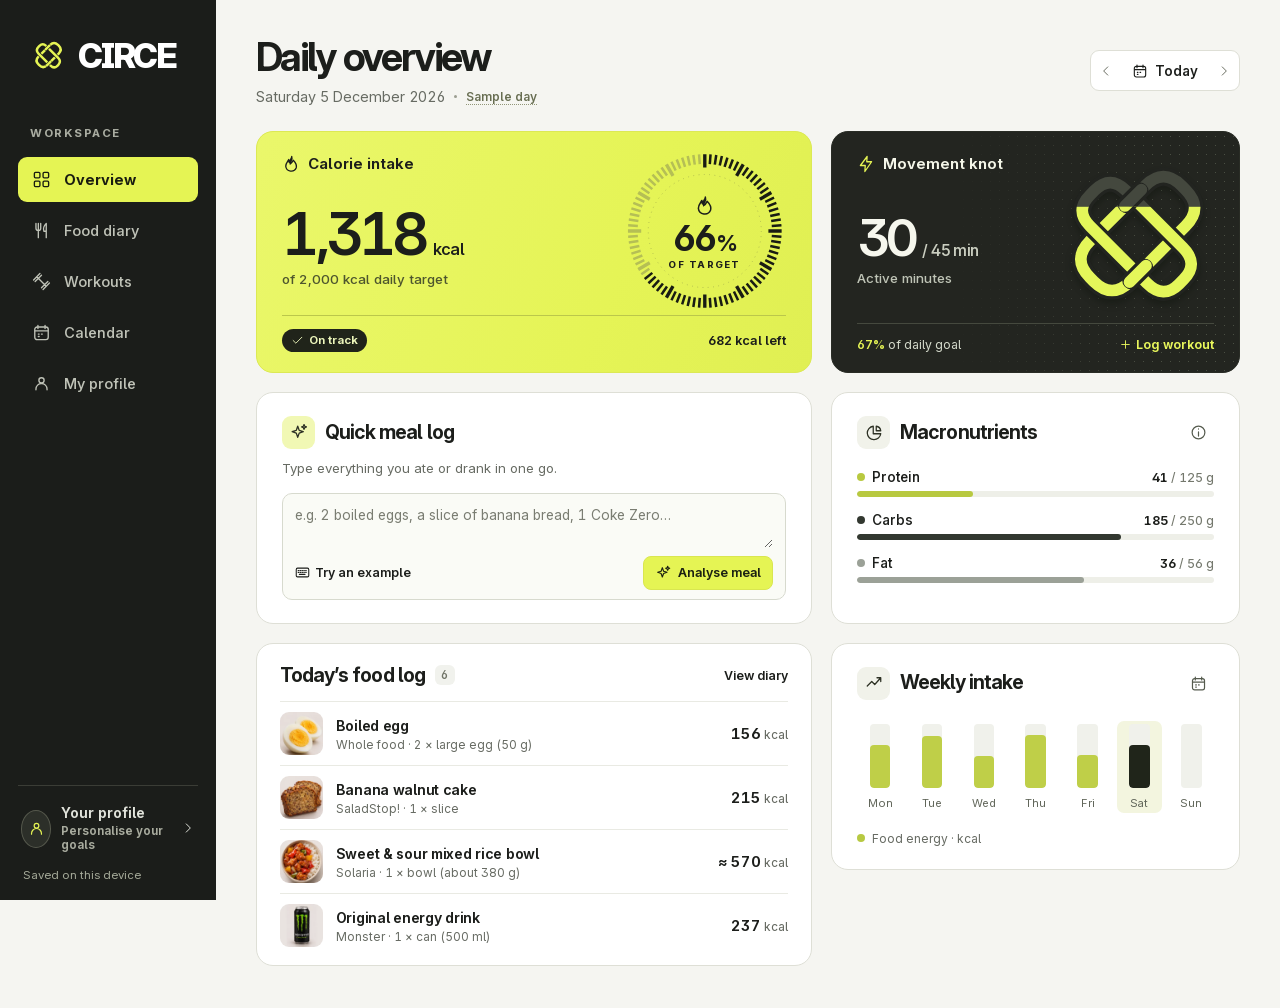
==== public/circe.html @ f51d9c7b "Build CIRCE nutrition and movement tracker" ====
<!doctype html>
<html lang="en-GB"><head><meta charset="utf-8"><meta name="viewport" content="width=device-width,initial-scale=1,viewport-fit=cover"><meta name="theme-color" content="#1b1c1a"><meta name="description" content="CIRCE brings your food, workouts and daily goals into one personal tracker."><title>CIRCE · Daily overview</title><link rel="icon" type="image/svg+xml" href="favicon.svg"><link rel="stylesheet" href="style.css"><script src="foods.js" defer></script><script src="icons.js" defer></script><script src="engine.js" defer></script><script src="app.js" defer></script></head>
<body><a class="skip" href="#main">Skip to content</a><div id="app"></div><dialog id="dialog"><div id="dialog-content"></div></dialog><div class="toast" role="status" aria-live="polite"></div><noscript>Enable JavaScript to use your CIRCE food and workout tracker.</noscript></body></html>
---- public/style.css ----
@font-face{font-family:Inter;src:url("assets/inter.woff2") format("woff2");font-weight:100 900;font-display:swap}
:root{font-family:Inter,Arial,sans-serif;font-size:16px;--bg:#f5f5f1;--ink:#1c1e1b;--muted:#676b63;--line:#dedfd6;--yellow:#e5f454;--dark:#1b1d1a;--card:#fff;color:var(--ink);background:var(--bg);font-synthesis:none}
*{box-sizing:border-box}body{margin:0}button,input,textarea,select{font:inherit;color:inherit}button,a,input,textarea,select{touch-action:manipulation}button{cursor:pointer}button{border:0;background:none}button:disabled{cursor:default;opacity:.5}button:focus-visible,a:focus-visible{outline:3px solid #829115;outline-offset:3px}input:focus,textarea:focus,select:focus{outline:2px solid #83911d;outline-offset:1px}h1,h2,h3,p{margin:0}button svg{flex:none}.skip{position:fixed;top:-80px;left:15px;z-index:20;background:white;padding:12px}.skip:focus{top:12px}
.shell{min-height:100vh}.sidebar{background:var(--dark);position:fixed;left:0;top:0;bottom:0;width:216px;display:flex;flex-direction:column;padding:37px 18px 18px;color:#f8f9f1;z-index:6}
.brand{display:flex;align-items:center;gap:10px;padding:0 12px;color:white;text-align:left;width:max-content}.brand-knot{height:38px;width:38px;color:var(--yellow)}.brand strong{font-size:34px;letter-spacing:-2.2px;font-weight:830;line-height:1;font-style:italic}.brand sup{font-weight:550;font-size:10px;vertical-align:top;letter-spacing:0;margin-left:3px}
.nav{display:flex;flex-direction:column;gap:6px;margin-top:51px}.nav-label,.minor-label,.datum-label{font-size:.71rem;font-weight:720;letter-spacing:1.5px;text-transform:uppercase}.nav-label{color:#a9aca1;margin:0 12px 11px}.nav button,.mobile-nav button{display:flex;align-items:center;gap:13px;text-align:left}.nav button{font-size:.91rem;font-weight:530;border-radius:9px;color:#bfc2b7;padding:13px 14px;transition:background .18s,color .18s}.nav button:hover,.side-profile:hover{background:#2e302b;color:#fff}.nav button.active{background:var(--yellow);color:#191c10;font-weight:680}.sidebar-bottom{margin-top:auto}.profile-btn{display:flex;align-items:center;gap:10px;color:#e1e3db;width:100%;text-align:left}.side-profile{border-top:1px solid #3b3d36;padding:19px 3px 3px}.avatar{display:grid;place-items:center;border:1px solid #55584c;width:38px;height:38px;border-radius:50%;background:#2c2f29;color:var(--yellow);font-weight:680}.profile-name{font-size:.87rem;font-weight:650}.profile-meta{display:block;font-size:.73rem;color:#a9ac9f;margin-top:3px}.profile-btn .arrow-end{margin-left:auto}.mobile-bar,.mobile-nav{display:none}
main{margin-left:216px;padding:36px clamp(24px,3.1vw,58px) 42px;max-width:1830px}.head{display:flex;justify-content:space-between;align-items:center;gap:15px;margin-bottom:26px}.head h1{font-size:clamp(32px,3.1vw,50px);letter-spacing:-.062em;line-height:1.06;font-weight:680}.head-sub{margin-top:10px;color:var(--muted);font-size:.9rem;display:flex;align-items:center;gap:9px;flex-wrap:wrap}.head-sub i{width:3px;height:3px;background:#9b9e91;border-radius:5px}.sample-link{font-size:.76rem;color:#676d51;border-bottom:1px dotted #929779;padding:0;font-weight:570}.date-tools,.seg{display:inline-flex;align-items:center;border:1px solid var(--line);background:#fff;border-radius:9px;overflow:hidden;flex-shrink:0}.date-tools button{height:39px;display:inline-flex;align-items:center;justify-content:center;gap:7px;padding:0 11px;font-size:.84rem;font-weight:590}.date-tools button:first-child,.date-tools button:last-child{padding:0 8px;color:#686c60}.date-tools button:hover,.seg button:hover{background:#f0f1e9}
.dashboard{display:grid;grid-template-columns:minmax(0,1.36fr) minmax(0,1fr);gap:19px;align-items:stretch}.card{border:1px solid var(--line);background:white;border-radius:17px;min-width:0;overflow:hidden}.card-inner{padding:23px 25px}.card-title{display:flex;align-items:center;gap:10px}.card h2,.section-title{font-size:1.22rem;font-weight:680;letter-spacing:-.047em;line-height:1.2}.card-header,.diary-top{display:flex;align-items:center;justify-content:space-between;gap:10px}.iconbox{display:grid;place-items:center;flex:none;width:33px;height:33px;background:#f1f2ea;color:#2e3225;border-radius:9px}.iconbox.citron{background:#f1f8b4}.iconbox.dark{background:#393d2b;color:var(--yellow)}.hero{position:relative;display:flex;flex-direction:column;padding:23px 25px 20px;min-height:242px}.energy{background:#e6f45f;border-color:#dce954;background-image:linear-gradient(112deg,#eaf76b 0%,#e5f456 64%,#e0ef53 100%)}.hero-label{font-size:.93rem;font-weight:650;display:flex;align-items:center;gap:8px;position:relative;z-index:1}.energy .hero-label svg{stroke-width:1.8}.hero-stat{font-size:clamp(49px,4.6vw,78px);letter-spacing:-.085em;line-height:1.06;font-weight:610;white-space:nowrap}.hero-stat small{font-size:1.03rem;letter-spacing:-.04em;font-weight:560;margin-left:8px}.hero-meta{font-size:.83rem;margin-top:5px;font-weight:510;color:#4e562e}.energy-main{margin:auto 0;padding:23px 0 21px;z-index:1;max-width:60%}.hero-foot{border-top:1px solid #bbc74b;padding-top:13px;display:flex;align-items:center;justify-content:space-between;gap:8px;font-size:.79rem;position:relative;z-index:1}.pill{display:inline-flex;align-items:center;gap:5px;padding:4px 9px;border-radius:20px;font-size:.72rem;line-height:1.3;font-weight:660}.pill.on{background:#20241a;color:#ecf6bb}.pill.over{background:#703526;color:white}.pill.neutral{background:#e0e6b0}.hero-foot .numbers{font-weight:620}.gauge{position:absolute;right:clamp(12px,1.7vw,30px);width:clamp(138px,13.25vw,212px);top:46%;transform:translateY(-50%);aspect-ratio:1}.gauge>svg{width:100%;animation:dial-in .75s ease-out}.gauge-centre{position:absolute;inset:0;display:flex;align-items:center;justify-content:center;flex-direction:column;gap:1px}.gauge-centre strong{font-weight:680;font-size:clamp(28px,2.8vw,44px);letter-spacing:-.07em;line-height:1.05}.gauge-centre strong small{font-size:.62em;margin-left:2px}.gauge-centre span{font-size:.53rem;letter-spacing:1.25px;font-weight:750}.gauge-centre>svg{width:21px;height:21px;margin-bottom:3px}
.movement{background:#232520;color:#f6f7ed;border-color:#292c25;isolation:isolate}.movement:before{content:"";position:absolute;inset:0 0 0 29%;background:radial-gradient(#5c6153 .75px,transparent 1px) 0 0/9px 9px;mask-image:linear-gradient(90deg,transparent,#000 70%);opacity:.7;z-index:-1}.movement .hero-label{color:#f4f6e8}.movement .hero-label svg{color:var(--yellow)}.movement-main{margin:auto 0;padding:22px 0}.movement-main .hero-stat{font-size:clamp(45px,4vw,68px)}.movement-main .hero-stat small{color:#c9cdbf;font-size:.96rem;letter-spacing:-.04em}.movement .hero-meta{color:#bfc4b6}.movement .hero-foot{border-color:#45493e;color:#d5dacb;font-size:.77rem}.movement .hero-foot b{color:var(--yellow);font-weight:590}.movement .hero-foot button{color:#e8f65b;font-weight:650;display:flex;align-items:center;gap:4px;padding:0;font-size:.77rem}.knot-box{position:absolute;right:4%;top:44%;transform:translateY(-50%);width:43%;height:75%;display:grid;place-items:center}.activity-knot{width:100%;max-width:205px;height:100%;filter:drop-shadow(0 5px 3px #10130c66)}.knot-fill{animation:knot-in .95s cubic-bezier(.22,.66,.29,1)}.goal-met .activity-knot{filter:drop-shadow(0 0 9px #e2fa546e)}@keyframes knot-in{from{stroke-dasharray:0 110}}@keyframes dial-in{from{opacity:.3;transform:rotate(-12deg)}}
.quick-card,.macro-card{min-height:222px}.card-copy{color:var(--muted);font-size:.83rem;margin:9px 0 14px;line-height:1.55}.quick-field{border:1px solid #d7dace;border-radius:10px;background:#fafbf6;padding:11px 12px 9px;display:flex;flex-direction:column;gap:8px}.quick-field:focus-within{border-color:#a2ad43;box-shadow:0 0 0 2px #eff3ca}.quick-field textarea{background:transparent;border:0;width:100%;min-height:43px;resize:vertical;line-height:1.55;font-size:.86rem;outline:none;box-shadow:none;padding:0}.quick-field textarea::placeholder{color:#7a7d72}.quick-actions{display:flex;align-items:center;justify-content:space-between;gap:10px}.text-btn{font-size:.78rem;font-weight:600;padding:4px 0;display:inline-flex;align-items:center;gap:5px}.text-btn:hover{text-decoration:underline}.muted{color:var(--muted)}.btn{border-radius:8px;display:inline-flex;align-items:center;justify-content:center;gap:7px;font-weight:620;font-size:.85rem;padding:11px 15px;line-height:1.1;background:#f0f1e9;min-height:37px}.btn:hover{filter:brightness(.96)}.btn.primary{background:var(--yellow);color:#1c2112;border:1px solid #d9e650}.btn.black{background:var(--dark);color:white}.btn.outline{background:white;border:1px solid var(--line)}.btn.small{padding:8px 11px;min-height:32px;font-size:.78rem}.round-icon{height:32px;width:32px;border-radius:8px;display:inline-grid;place-items:center;color:#555b4e}.round-icon:hover{background:#f1f2eb}.macro-list{display:grid;gap:15px;margin-top:20px}.macro-row{display:flex;align-items:center;justify-content:space-between;gap:10px;margin-bottom:6px;font-size:.84rem;font-weight:550}.macro-row .macro-nums{font-size:.78rem;font-weight:630}.macro-nums small{color:#74786d;font-size:inherit;font-weight:450}.bar{background:#eeeFE8;height:6px;border-radius:6px;overflow:hidden}.bar i{display:block;height:100%;width:var(--fill);background:var(--col);border-radius:6px;animation:grow .7s both;transform-origin:left}@keyframes grow{from{transform:scaleX(0)}}.macro-name{display:flex;align-items:center;gap:7px}.dot{width:8px;height:8px;display:inline-block;border-radius:50%;background:var(--col)}
.diary-top{padding:20px 23px 14px}.count{color:#707467;font-size:.73rem;font-weight:550;margin-left:0;background:#f1f2ed;border-radius:6px;padding:3px 6px}.diary-list{padding:0 23px 8px}.diary-row{display:flex;width:100%;align-items:center;text-align:left;gap:13px;padding:10px 0;min-height:63px;border-top:1px solid #e9eae3}.diary-row:hover{background:#fafbf6}.food-img,.food-icon{width:43px;height:43px;border-radius:9px;object-fit:cover;background:#f0f2e6;flex:none;display:grid;place-items:center;color:#61694e}.row-text{min-width:0;flex:1}.row-text strong{display:block;line-height:1.35;font-size:.88rem;font-weight:630;letter-spacing:-.02em}.row-text small,.row-kcal small{display:block;margin-top:3px;font-size:.74rem;color:var(--muted)}.row-kcal{text-align:right;font-weight:650;font-size:.92rem;white-space:nowrap}.row-kcal small{display:inline;margin-left:3px;font-weight:450}.right-col-stack{display:flex;flex-direction:column;gap:19px}.week-head{display:flex;align-items:center;justify-content:space-between}.week-chart{margin-top:21px;display:grid;grid-template-columns:repeat(7,minmax(0,1fr));gap:6px}.week-chart button{display:flex;align-items:center;flex-direction:column;gap:8px;font-size:.69rem;color:#61665a;padding:3px 0;border-radius:7px}.week-chart button:hover,.week-chart .current{background:#f3f5df}.week-track{height:64px;width:clamp(12px,1.6vw,29px);border-radius:4px;background:#f0f1eb;position:relative;overflow:hidden}.week-track i{position:absolute;bottom:0;width:100%;background:#bfcf48;border-radius:4px;height:var(--fill)}.week-chart .current i{background:#20251a}.week-key{color:var(--muted);font-size:.75rem;margin-top:18px;display:flex;align-items:center;gap:7px}.week-key .dot{background:#b7c942}.empty{padding:29px 10px 34px;color:var(--muted);font-size:.9rem;text-align:center;line-height:1.55}
.view-grid{display:grid;grid-template-columns:minmax(0,1.45fr) minmax(270px,1fr);gap:20px;align-items:start}.stack{display:grid;gap:20px}.page-card{margin-bottom:18px}.section-title{display:flex;align-items:center;gap:10px}.work-list{padding:4px 0 0}.work-log{display:flex;gap:12px;align-items:center;padding:16px 0;border-top:1px solid var(--line)}.work-log .iconbox{background:#eff5cb}.cal-nav{display:flex;align-items:center;gap:4px}.calendar-grid{display:grid;grid-template-columns:repeat(7,minmax(0,1fr));gap:5px;margin-top:16px}.cal-lab{text-align:center;font-size:.77rem;font-weight:600;color:var(--muted);padding:6px 0}.cal-day{position:relative;min-height:57px;font-size:.9rem;display:grid;place-content:center;justify-items:center;gap:4px;border-radius:9px;border:1px solid transparent}.cal-day:hover{background:#f1f3e6}.cal-day.today{border-color:#a4aa84}.cal-day.chosen{background:var(--yellow);border-color:#bdca43}.cal-day.out{color:#a2a59a}.cal-day i{position:absolute;bottom:7px;left:calc(50% - 3px);width:6px;height:6px;border-radius:50%;background:#5b662b}.profile-summary{padding:20px 25px;display:grid;gap:11px}.profile-summary p,.note{font-size:.83rem;line-height:1.6;color:var(--muted)}.fields{display:grid;grid-template-columns:repeat(2,minmax(0,1fr));gap:16px}.field{display:flex;flex-direction:column;gap:6px;font-size:.82rem;font-weight:630}.field input,.field select,.field textarea,.search-field{width:100%;border:1px solid #d6d9ce;border-radius:8px;padding:10px 11px;font-size:.92rem;min-height:42px;background:#fff}.field select{appearance:none;padding-right:29px;background:#fff url("data:image/svg+xml,%3Csvg xmlns='http://www.w3.org/2000/svg' width='16' height='16' viewBox='0 0 24 24'%3E%3Cpath d='m6 9 6 6 6-6' fill='none' stroke='%2344493b' stroke-width='2'/%3E%3C/svg%3E") right 9px center/14px no-repeat}.field small{font-weight:460;color:var(--muted);line-height:1.45}.span2{grid-column:1/-1}.form-section{margin:24px 0 12px;font-size:1rem;letter-spacing:-.02em}.form-footer{display:flex;align-items:center;justify-content:flex-end;gap:9px;margin-top:22px;flex-wrap:wrap}.form-footer .danger{margin-right:auto;color:#9c442f}.kpi{font-size:2rem;letter-spacing:-.06em}.source{font-size:.76rem;line-height:1.6;color:var(--muted)}.source a,.note a{color:#4d5c22;text-underline-offset:3px}.sync-state{font-size:.72rem;color:#a5aa99;padding:13px 5px 0}.sync-state:empty{display:none}
dialog{width:min(535px,calc(100% - 30px));max-height:88dvh;overflow:auto;padding:0;background:#fff;border:1px solid #d2d6c6;border-radius:17px;color:var(--ink);box-shadow:0 20px 85px #161b1533}dialog[open]{animation:rise .18s ease-out}dialog::backdrop{background:#181d17a8;backdrop-filter:blur(3px)}#dialog-content{padding:24px}.dialog-head{display:flex;justify-content:space-between;align-items:center;gap:8px;margin-bottom:12px}.dialog-head h2{font-size:1.45rem;letter-spacing:-.045em}.review-row{border:1px solid var(--line);border-radius:10px;padding:12px;margin-top:10px}.review-line{display:flex;align-items:center;gap:10px;justify-content:space-between}.review-line input{width:65px;border:1px solid #d7dace;padding:7px;border-radius:6px;font-size:.88rem}.review-line strong{font-size:.9rem;line-height:1.4;display:block}.review-line small{display:block;color:var(--muted);font-size:.74rem;margin-top:3px}.review-row .source{margin-top:7px}.review-row .review-tools{display:flex;align-items:center;gap:12px;flex-wrap:wrap;margin-top:6px}.review-error{color:#924330;font-size:.82rem;line-height:1.5;margin-top:9px}.search-results{display:grid;gap:5px;margin-top:10px;max-height:230px;overflow-y:auto}.search-results button{padding:9px;background:#f6f7f1;border-radius:6px;text-align:left;font-size:.84rem}.search-results small{display:block;color:var(--muted);margin-top:4px}.fallback{border-top:1px solid var(--line);padding-top:12px;margin-top:12px}.toast{position:fixed;bottom:24px;left:calc(50% + 85px);transform:translate(-50%,15px);opacity:0;pointer-events:none;background:#20241a;color:#fff;border-radius:10px;padding:11px 16px;font-size:.85rem;box-shadow:0 4px 20px #1b1d1a26;transition:opacity .18s,transform .18s;z-index:12;max-width:85vw;text-align:center}.toast.show{opacity:1;transform:translate(-50%,0)}@keyframes rise{from{opacity:0;transform:translateY(7px)}}
@media(min-width:1600px){main{padding-top:44px}.hero{min-height:265px}.card-inner{padding:26px 29px}}
@media(max-width:1150px){.sidebar{width:184px;padding-inline:13px}main{margin-left:184px;padding:29px 22px}.dashboard{gap:14px;grid-template-columns:1.25fr 1fr}.hero,.card-inner{padding:19px}.gauge{width:130px;right:8px}.energy-main{max-width:65%}.hero{min-height:222px}.hero-stat{font-size:48px}.hero-stat small{font-size:.87rem}.knot-box{right:0;width:43%}.diary-list{padding-inline:18px}.diary-top{padding-inline:18px}.view-grid{grid-template-columns:1.4fr 1fr}.row-kcal small{display:block}.card h2{font-size:1.14rem}.brand{padding-left:7px}}
@media(max-width:900px) and (min-width:721px){.sidebar{width:79px;align-items:center}.brand strong,.nav-label,.nav button span,.sidebar-bottom .profile-name,.sidebar-bottom .arrow-end,.sync-state{display:none}.brand{padding:0}.nav button{justify-content:center}.nav{margin-top:44px}.side-profile{border:0;justify-content:center}.sidebar-bottom{max-width:54px}main{margin-left:79px;padding:28px 19px}.head h1{font-size:36px}.view-grid{grid-template-columns:1.3fr 1fr}}
@media(max-width:720px){.sidebar{display:none}main{margin:0;padding:20px 16px 98px}.mobile-bar{display:flex;align-items:center;justify-content:space-between;padding:10px 17px;background:var(--dark);color:white}.mobile-bar .brand{padding:0;gap:6px}.mobile-bar .brand strong{font-size:25px}.mobile-bar .brand-knot{height:29px;width:29px}.mobile-bar .avatar{height:30px;width:30px}.mobile-nav{position:fixed;bottom:0;left:0;right:0;background:#1d1f1b;color:#adb2a4;display:flex;justify-content:space-around;padding:8px 3px max(8px,env(safe-area-inset-bottom));z-index:6;border-radius:15px 15px 0 0}.mobile-nav button{flex-direction:column;align-items:center;justify-content:center;gap:4px;min-width:49px;padding:3px;color:inherit;font-size:.65rem}.mobile-nav button.active{color:var(--yellow)}.mobile-nav svg{width:20px;height:20px}.dashboard{grid-template-columns:minmax(0,1fr) minmax(0,1fr);gap:12px}.head{margin-bottom:18px}.head h1{font-size:32px}.head-sub{font-size:.77rem;margin-top:6px}.date-tools button{height:34px;padding:0 8px}.date-tools button:first-child,.date-tools button:last-child{padding:0 4px}.hero{padding:17px;min-height:210px}.energy-main,.movement-main{padding:25px 0 20px}.gauge{width:109px;right:3px;top:45%}.gauge-centre strong{font-size:26px}.gauge-centre>svg{width:16px;height:16px}.gauge-centre span{font-size:.46rem}.hero-stat,.movement-main .hero-stat{font-size:42px}.hero-stat small{font-size:.79rem}.hero-foot{align-items:flex-start;flex-wrap:wrap;font-size:.71rem;min-height:36px}.hero-label{font-size:.84rem}.quick-card{grid-column:1/-1;grid-row:2}.macro-card{grid-column:2;grid-row:3}.diary-card{grid-column:1;grid-row:3/5}.right-col-stack{grid-column:2}.view-grid{grid-template-columns:1fr}.toast{left:50%;bottom:82px}.card-inner{padding:17px}.quick-card{min-height:0}.view-grid .movement{min-height:220px}.view-grid .knot-box{width:43%}.head-sub .sample-link{font-size:.7rem}.calendar-grid{gap:2px}}
@media(max-width:560px){.dashboard{grid-template-columns:minmax(0,1fr)}.dashboard>.energy{grid-row:1}.dashboard>.quick-card{grid-row:2}.dashboard>.movement{grid-row:3}.dashboard>.macro-card{grid-column:1;grid-row:5}.dashboard>.diary-card{grid-column:1;grid-row:4}.dashboard>.right-col-stack{grid-column:1;grid-row:6}.hero{min-height:201px;padding:20px}.gauge{width:148px;top:44%;right:14px}.hero-stat,.movement-main .hero-stat{font-size:51px}.gauge-centre strong{font-size:32px}.gauge-centre>svg{width:20px;height:20px}.hero-stat small{font-size:.95rem}.energy-main,.movement-main{padding:19px 0 18px}.hero-foot{align-items:center;min-height:0;font-size:.77rem}.hero-label{font-size:.94rem}.knot-box{width:40%;right:5%;height:73%}.card-inner{padding:18px}.head{align-items:flex-start}.date-tools{margin-top:3px}.date-tools .date-prev,.date-tools .date-next{display:none}.head-sub{gap:6px}.mobile-bar .brand sup{font-size:7px}.diary-list{padding-bottom:4px}.row-kcal small{display:inline}.quick-field textarea{font-size:16px}.quick-card,.macro-card{min-height:0}.view-grid,.stack{gap:12px}.card{border-radius:14px}.fields{gap:12px}.field input,.field select,.search-field{font-size:16px}.form-footer .btn{flex-grow:1}.dialog-head h2{font-size:1.28rem}#dialog-content{padding:18px}.cal-day{min-height:43px}.note{font-size:.81rem}}
@media(max-width:365px){main{padding-inline:10px}.head h1{font-size:28px}.gauge{width:125px;right:6px}.hero-stat{font-size:45px}.fields{grid-template-columns:1fr}.span2{grid-column:auto}.head-sub{font-size:.69rem}.hero-meta{font-size:.75rem}}
@media(prefers-reduced-motion:reduce){*,*::before,*::after{animation:none!important;transition:none!important;scroll-behavior:auto!important}}

.knot-level{transform-box:fill-box;transform-origin:center bottom;animation:level-up .7s ease-out both}
@keyframes level-up{from{transform:scaleY(.65)}to{transform:scaleY(1)}}
.energy.over-target{background:#f3e1ad;border-color:#e5d19a}.energy.over-target .hero-foot{border-color:#ccb57d}
.energy.over-target .gauge>svg{animation:above-pulse .65s ease-out}
@keyframes above-pulse{0%{transform:scale(.9);opacity:.55}60%{transform:scale(1.04)}100%{transform:scale(1);opacity:1}}
.gauge{top:44%;max-height:73%}.week-track i{left:0}.gauge-centre span{font-size:.59rem}
@media(min-width:1151px){.knot-box{width:44%;right:2.5%}.activity-knot{max-width:200px}}

.gauge{top:42%}@media(max-width:560px){.gauge{width:clamp(108px,34vw,142px);right:13px}}
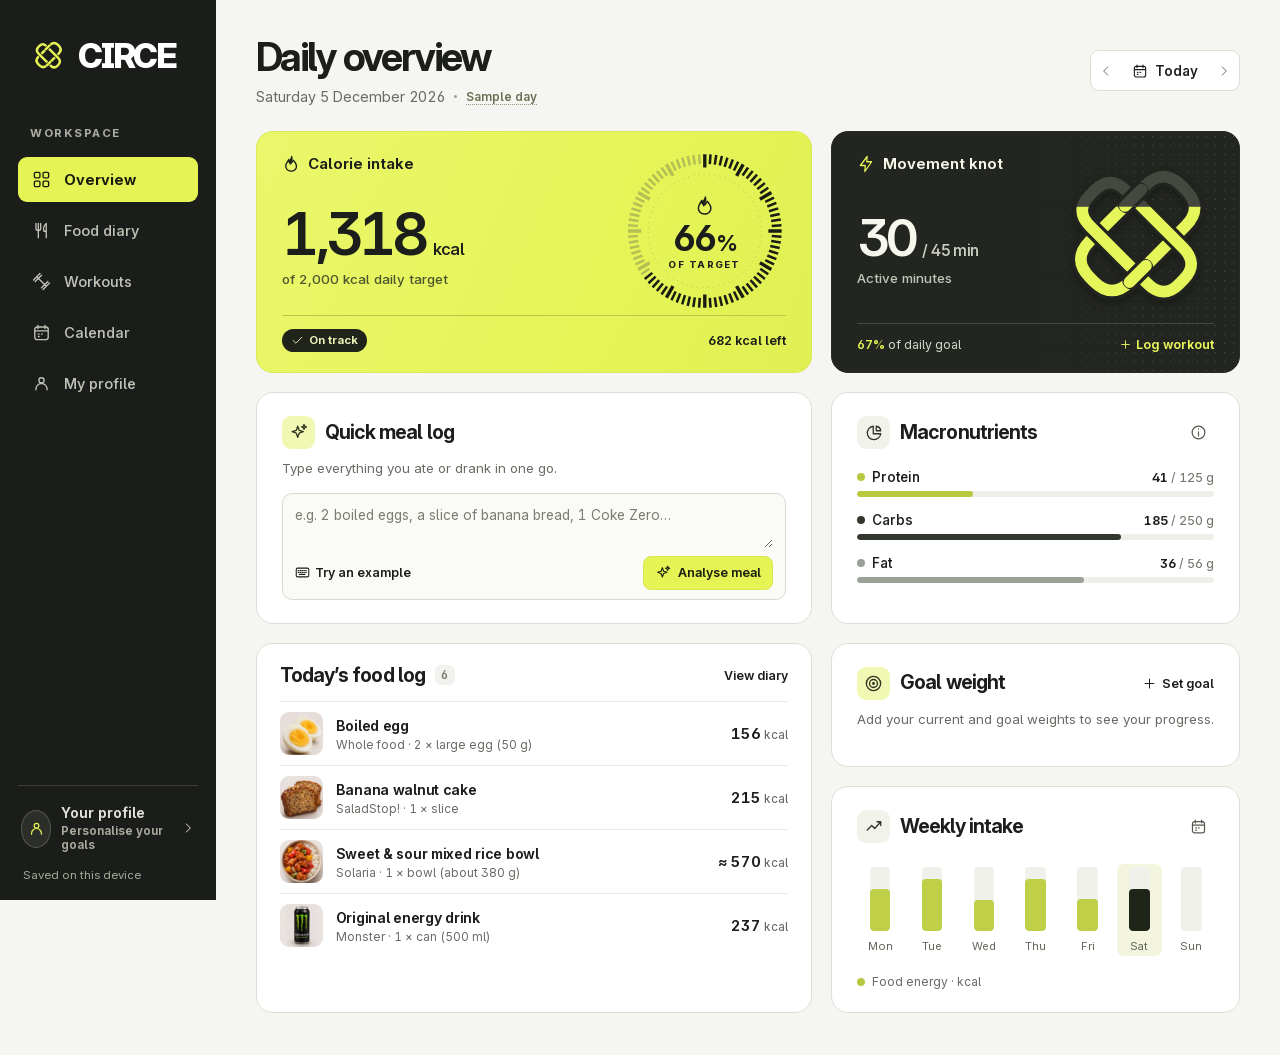
==== commit 5a28320b: "Deploy CIRCE from main using GitHub Actions and add weight and movement goals" ====
--- a/public/circe.html
+++ b/public/circe.html
@@ -1,3 +1,3 @@
 <!doctype html>
-<html lang="en-GB"><head><meta charset="utf-8"><meta name="viewport" content="width=device-width,initial-scale=1,viewport-fit=cover"><meta name="theme-color" content="#1b1c1a"><meta name="description" content="CIRCE brings your food, workouts and daily goals into one personal tracker."><title>CIRCE · Daily overview</title><link rel="icon" type="image/svg+xml" href="favicon.svg"><link rel="stylesheet" href="style.css"><script src="foods.js" defer></script><script src="icons.js" defer></script><script src="engine.js" defer></script><script src="app.js" defer></script></head>
+<html lang="en-GB"><head><meta charset="utf-8"><meta name="viewport" content="width=device-width,initial-scale=1,viewport-fit=cover"><meta name="theme-color" content="#1b1c1a"><meta name="description" content="CIRCE brings your food, workouts and daily goals into one personal tracker."><title>CIRCE · Daily overview</title><link rel="icon" type="image/svg+xml" href="favicon.svg"><link rel="stylesheet" href="style.css"><script src="foods.js" defer></script><script src="icons.js" defer></script><script src="engine.js" defer></script><script src="backup.js" defer></script><script src="goals.js" defer></script><script src="app.js" defer></script></head>
 <body><a class="skip" href="#main">Skip to content</a><div id="app"></div><dialog id="dialog"><div id="dialog-content"></div></dialog><div class="toast" role="status" aria-live="polite"></div><noscript>Enable JavaScript to use your CIRCE food and workout tracker.</noscript></body></html>
--- a/public/style.css
+++ b/public/style.css
@@ -28,3 +28,6 @@
 @media(min-width:1151px){.knot-box{width:44%;right:2.5%}.activity-knot{max-width:200px}}
 
 .gauge{top:42%}@media(max-width:560px){.gauge{width:clamp(108px,34vw,142px);right:13px}}
+.weight-numbers,.weight-caption{display:flex;align-items:baseline;justify-content:space-between;gap:12px}.weight-numbers{margin:18px 0 12px}.weight-numbers>strong{font-size:2.2rem;letter-spacing:-.07em}.weight-numbers small{font-size:.9rem;letter-spacing:0}.weight-numbers span,.weight-caption{font-size:.8rem;color:var(--muted)}.weight-caption{margin-top:10px}.weight-caption b{color:var(--ink)}
+.cal-day{display:flex;flex-direction:column;align-items:center;justify-content:center;gap:2px;min-height:64px}.day-knot,.day-blank{display:flex;align-items:center;justify-content:center;width:26px;height:26px}.day-knot{border-radius:7px;background:#292e24}.day-knot svg{width:24px;height:24px;filter:none}.day-blank{color:#81912d}.knot-result{display:grid;justify-items:center;gap:6px;padding:19px 12px;background:#252821;border-radius:13px;color:white}.knot-result svg{height:133px;width:133px}.knot-result p{font-size:.85rem;color:#d2d6c8}.knot-result strong{font-size:1.5rem}
+@media(max-width:560px){.dashboard>.movement{grid-row:2;min-height:155px}.dashboard>.quick-card{grid-row:3}.dashboard>.movement .knot-box{height:87%;top:40%}.cal-day{min-height:53px}.knot-box svg{display:block;width:100%}.weight-caption{flex-wrap:wrap}}
